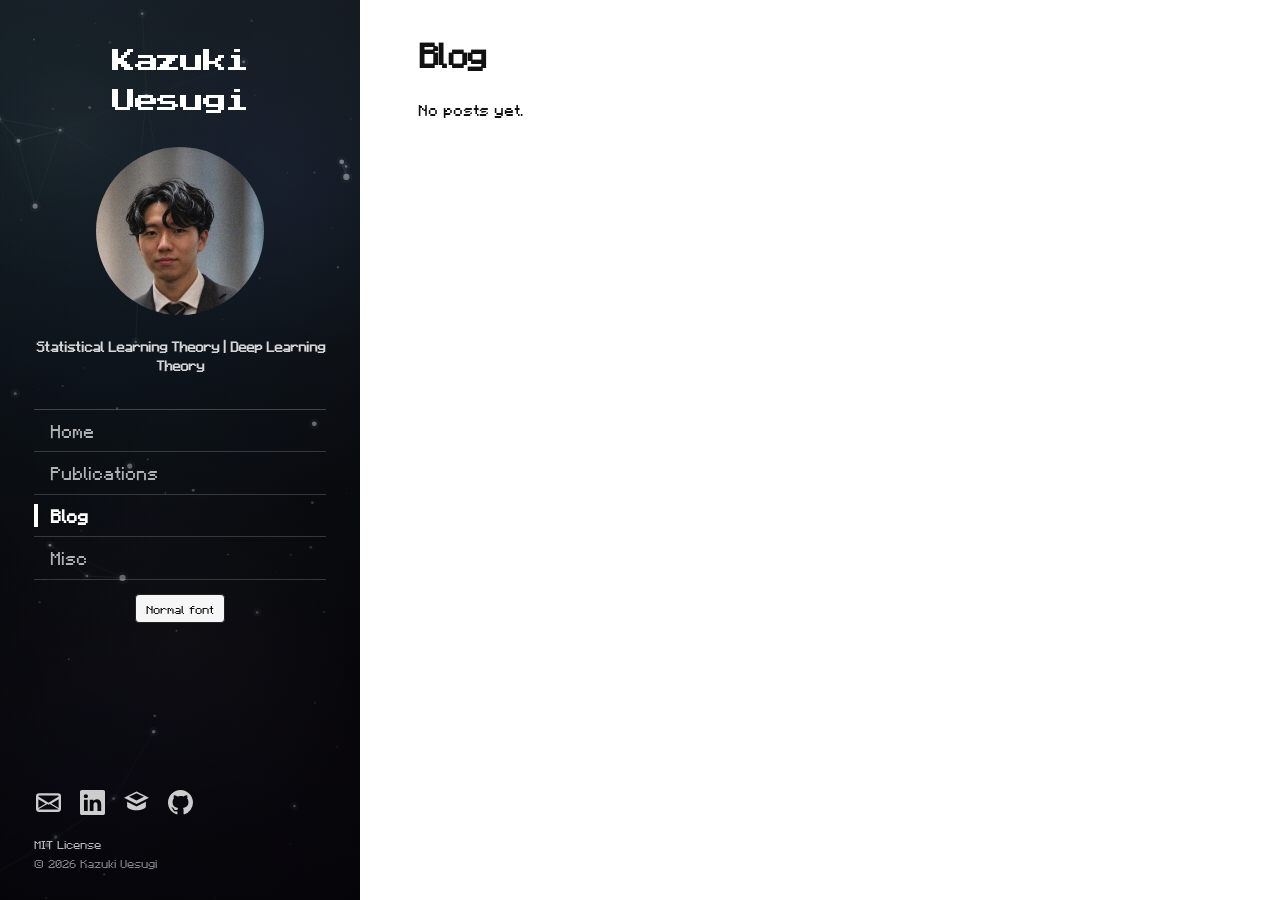
==== blog.html @ 20aab4e4 "Update site navigation, fonts, and last update date" ====
<!doctype html>
<html lang="en">
<head>
  <meta charset="utf-8" />
  <meta name="viewport" content="width=device-width, initial-scale=1" />
  <meta name="robots" content="index, follow, max-image-preview:large" />
  <title>Blog · Kazuki Uesugi</title>
  <meta name="description" content="Blog posts by Kazuki Uesugi." />
  <link rel="canonical" href="https://mitukx.github.io/blog.html" />
  <meta property="og:title" content="Blog · Kazuki Uesugi" />
  <meta property="og:site_name" content="Kazuki Uesugi" />
  <meta property="og:description" content="Blog posts by Kazuki Uesugi." />
  <meta property="og:type" content="website" />
  <meta property="og:url" content="https://mitukx.github.io/blog.html" />
  <meta property="og:image" content="https://mitukx.github.io/assets/og-image.png" />
  <meta property="og:image:secure_url" content="https://mitukx.github.io/assets/og-image.png" />
  <meta property="og:image:type" content="image/png" />
  <meta property="og:image:width" content="1200" />
  <meta property="og:image:height" content="630" />
  <meta property="og:image:alt" content="Kazuki Uesugi with Enderman favicon" />
  <meta name="twitter:card" content="summary_large_image" />
  <meta name="twitter:title" content="Blog · Kazuki Uesugi" />
  <meta name="twitter:description" content="Blog posts by Kazuki Uesugi." />
  <meta name="twitter:image" content="https://mitukx.github.io/assets/og-image.png" />
  <meta name="twitter:image:alt" content="Kazuki Uesugi with Enderman favicon" />
  <link rel="icon" href="/favicon.png" type="image/png" sizes="800x800" />
  <link rel="icon" href="/favicon.ico" sizes="any" />
  <link rel="apple-touch-icon" href="/favicon.png" />
  <link rel="stylesheet" href="assets/styles.css" />
  <script src="assets/font-toggle.js" defer></script>
</head>

<body>
  <div class="page-shell">
    <aside class="sidebar" aria-label="Profile sidebar">
      <canvas id="networkCanvas" class="network-canvas" aria-hidden="true"></canvas>

      <div class="sidebar-inner">
        <a class="site-title" href="index.html">Kazuki<br />Uesugi</a>

        <div class="portrait">
          <img src="assets/profile.jpg" alt="Kazuki Uesugi" />
        </div>

        <p class="tagline">Statistical Learning Theory | Deep Learning Theory</p>

        <nav class="nav" aria-label="Primary navigation">
  <a href="index.html">Home</a>
  <a href="publications.html">Publications</a>
  <a class="active" href="blog.html">Blog</a>
  <a href="misc.html">Misc</a>
</nav>

        <div class="font-controls">
          <button type="button" class="font-toggle" data-font-toggle aria-pressed="false">Use normal font</button>
        </div>

        <div class="icon-links" aria-label="External links">
          <a href="mailto:kzkuesg@gmail.com" aria-label="Email">
            <svg viewBox="0 0 16 16" aria-hidden="true"><path d="M0 4a2 2 0 0 1 2-2h12a2 2 0 0 1 2 2v8a2 2 0 0 1-2 2H2a2 2 0 0 1-2-2V4Zm2-.5a.5.5 0 0 0-.5.5v.217l6.5 3.9 6.5-3.9V4a.5.5 0 0 0-.5-.5H2Zm12.5 2.383-4.708 2.825L14.5 11.5V5.883Zm-.034 6.481-5.692-3.371-.774.464-.774-.464-5.692 3.371A.5.5 0 0 0 2 12.5h12a.5.5 0 0 0 .466-.136ZM1.5 11.5l4.708-2.792L1.5 5.883V11.5Z"/></svg>
          </a>
          <a href="https://www.linkedin.com/in/kazuki-uesugi/" target="_blank" rel="noreferrer" aria-label="LinkedIn">
            <svg viewBox="0 0 16 16" aria-hidden="true"><path d="M0 1.146C0 .513.526 0 1.175 0h13.65C15.474 0 16 .513 16 1.146v13.708C16 15.487 15.474 16 14.825 16H1.175C.526 16 0 15.487 0 14.854V1.146Zm4.943 12.248V6.169H2.542v7.225h2.401Zm-1.2-8.212c.837 0 1.358-.554 1.358-1.248-.015-.709-.521-1.248-1.342-1.248-.822 0-1.358.54-1.358 1.248 0 .694.521 1.248 1.327 1.248h.015Zm4.908 8.212V9.359c0-.216.016-.432.08-.586.173-.431.568-.878 1.232-.878.869 0 1.216.662 1.216 1.634v3.865h2.401V9.25c0-2.22-1.184-3.252-2.764-3.252-1.274 0-1.845.7-2.165 1.193v.025h-.016a5.54 5.54 0 0 1 .016-.025V6.169h-2.4c.03.678 0 7.225 0 7.225h2.4Z"/></svg>
          </a>
          <a href="https://scholar.google.com/" target="_blank" rel="noreferrer" aria-label="Google Scholar">
            <svg viewBox="0 0 16 16" aria-hidden="true"><path d="M8 1 0 5l8 4 8-4-8-4Zm0 5.764L3.236 4.382 8 2l4.764 2.382L8 6.764Z"/><path d="M2 7.5v3.2c0 .8 2.7 2.3 6 2.3s6-1.5 6-2.3V7.5l-6 3-6-3Z"/></svg>
          </a>
          <a href="https://github.com/mitukx" target="_blank" rel="noreferrer" aria-label="GitHub">
            <svg viewBox="0 0 16 16" aria-hidden="true"><path d="M8 0C3.58 0 0 3.58 0 8c0 3.54 2.29 6.53 5.47 7.59.4.07.55-.17.55-.38 0-.19-.01-.82-.01-1.49-2.01.37-2.53-.49-2.69-.94-.09-.23-.48-.94-.82-1.13-.28-.15-.68-.52-.01-.53.63-.01 1.08.58 1.23.82.72 1.21 1.87.87 2.33.66.07-.52.28-.87.51-1.07-1.78-.2-3.64-.89-3.64-3.95 0-.87.31-1.59.82-2.15-.08-.2-.36-1.02.08-2.12 0 0 .67-.22 2.2.82A7.65 7.65 0 0 1 8 3.86c.68 0 1.36.09 2 .27 1.53-1.04 2.2-.82 2.2-.82.44 1.1.16 1.92.08 2.12.51.56.82 1.27.82 2.15 0 3.07-1.87 3.75-3.65 3.95.29.25.54.73.54 1.48 0 1.07-.01 1.93-.01 2.2 0 .21.15.46.55.38A8.013 8.013 0 0 0 16 8c0-4.42-3.58-8-8-8Z"/></svg>
          </a>
        </div>

        <footer class="site-footer">
          <a href="https://github.com/mitukx/mitukx.github.io/blob/main/LICENSE" target="_blank" rel="noreferrer">MIT License</a>
          <span>© 2026 Kazuki Uesugi</span>
        </footer>
      </div>
    </aside>

    <main class="content amini-right">
      <header class="top-profile">
        <h1>Blog</h1>
      </header>
      <p>No posts yet.</p>
    </main>
  </div>

  <script src="assets/network.js"></script>
  <script src="assets/spa-nav.js"></script>
</body>
</html>
---- assets/styles.css ----
:root {
  --sidebar-width: 360px;
  --text: #111111;
  --muted: #333333;
  --border: #222222;
  --link: #0000ee;
  --link-visited: #551a8b;
  --page-bg: #ffffff;
  --surface: #efefef;
  --surface-muted: #f6f6f6;
  --content-rule: #222222;
}

@font-face {
  font-family: "Mojangles";
  src: url("fonts/mojangles.ttf") format("truetype");
  font-style: normal;
  font-weight: 400;
  font-display: swap;
}

@font-face {
  font-family: "Press Start 2P";
  src: url("fonts/press-start-2p.ttf") format("truetype");
  font-style: normal;
  font-weight: 400;
  font-display: swap;
}

* {
  box-sizing: border-box;
}

html {
  scroll-behavior: smooth;
}

body {
  margin: 0;
  color: var(--text);
  background: var(--page-bg);
  font-family: "Mojangles", monospace;
  font-size: 15px;
  line-height: 1.5;
}

html[data-font-mode="normal"] body,
html[data-font-mode="normal"] .site-title,
html[data-font-mode="normal"] .nav a {
  font-family: Arial, Helvetica, sans-serif;
}

html[data-font-mode="normal"] .site-title {
  font-size: 42px;
  font-weight: 800;
  line-height: 1.02;
  letter-spacing: -0.04em;
}

a {
  color: var(--link);
  text-decoration: underline;
}

.amini-right a:visited {
  color: var(--link-visited);
}

.page-shell {
  display: grid;
  grid-template-columns: var(--sidebar-width) minmax(0, 1fr);
  width: 100%;
  max-width: none;
  min-height: 100vh;
  margin: 0;
}


.sidebar {
  position: sticky;
  top: 0;
  height: 100vh;
  color: #ffffff;
  overflow: hidden;
  background:
    radial-gradient(circle at 20% 15%, rgba(255, 255, 255, 0.06) 0, rgba(255, 255, 255, 0.015) 9%, transparent 20%),
    radial-gradient(circle at 80% 20%, rgba(120, 140, 255, 0.08) 0, transparent 23%),
    radial-gradient(circle at 50% 72%, rgba(255, 255, 255, 0.035) 0, transparent 30%),
    linear-gradient(180deg, #1f232b 0%, #0f1116 45%, #06070b 100%);
}

.network-canvas {
  position: absolute;
  inset: 0;
  z-index: 0;
  width: 100%;
  height: 100%;
  opacity: 0.86;
  pointer-events: none;
}

.sidebar::after {
  content: "";
  position: absolute;
  inset: 0;
  z-index: 1;
  pointer-events: none;
  background:
    linear-gradient(180deg, rgba(0, 0, 0, 0.08), rgba(0, 0, 0, 0.42)),
    radial-gradient(circle at center, transparent 0%, rgba(0, 0, 0, 0.24) 100%);
}

.sidebar-inner {
  position: relative;
  z-index: 2;
  height: 100%;
  padding: 42px 34px 28px;
  display: flex;
  flex-direction: column;
}

.site-title,
.site-title:visited,
.site-title:hover,
.site-title:active {
  display: block;
  margin: 0 0 26px;
  color: #ffffff;
  font-family: "Press Start 2P", monospace;
  font-size: 24px;
  font-weight: 400;
  line-height: 1.65;
  letter-spacing: -0.06em;
  text-align: center;
  text-decoration: none;
}

.portrait {
  width: 168px;
  height: 168px;
  margin: 0 auto 22px;
  border-radius: 50%;
  overflow: hidden;
  background: #333333;
}

.portrait img {
  display: block;
  width: 100%;
  height: 100%;
  object-fit: cover;
}

.tagline {
  margin: 0 0 34px;
  color: #d6d6d6;
  font-size: 14px;
  font-weight: 600;
  line-height: 1.35;
  text-align: center;
}

.nav {
  display: flex;
  flex-direction: column;
  gap: 0;
  margin: 0;
  border-top: 1px solid rgba(255, 255, 255, 0.22);
}

.nav a,
.nav a:visited,
.nav a:hover,
.nav a:active {
  position: relative;
  display: block;
  padding: 11px 0 11px 16px;
  color: rgba(255, 255, 255, 0.68);
  font-family: "Mojangles", monospace;
  font-size: 18px;
  font-weight: 500;
  line-height: 1.08;
  text-decoration: none;
  border-bottom: 1px solid rgba(255, 255, 255, 0.18);
  transition:
    color 0.15s ease,
    opacity 0.15s ease,
    padding-left 0.15s ease;
}

.nav a:hover {
  color: #ffffff;
  padding-left: 20px;
}

.nav a.active,
.nav a.active:visited,
.nav a.active:hover,
.nav a.active:active {
  color: #ffffff;
  font-weight: 800;
  opacity: 1;
}

.nav a.active::before {
  content: "";
  position: absolute;
  left: 0;
  top: 9px;
  bottom: 9px;
  width: 4px;
  background: #ffffff;
}

.icon-links {
  display: flex;
  align-items: center;
  gap: 16px;
  margin-top: auto;
  padding-top: 24px;
}

.icon-links a,
.icon-links a:visited,
.icon-links a:active {
  display: inline-flex;
  align-items: center;
  justify-content: center;
  width: 28px;
  height: 28px;
  color: #d8d8d8;
  opacity: 0.95;
  text-decoration: none;
  transition:
    opacity 0.15s ease,
    transform 0.15s ease,
    color 0.15s ease;
}

.icon-links a:hover {
  color: #ffffff;
  opacity: 1;
  transform: translateY(-1px);
  text-decoration: none;
}

.icon-links svg {
  width: 25px;
  height: 25px;
  fill: currentColor;
}

.license {
  margin: 18px 0 0;
  color: #dddddd;
  font-size: 12px;
  font-weight: 600;
}


.content {
  padding: 34px 58px 70px;
}

.amini-right {
  max-width: 900px;
  font-family: inherit;
  color: var(--text);
  font-size: 16px;
  line-height: 1.35;
}

.top-profile {
  display: block;
  margin: 0 0 28px;
}

.top-profile h1 {
  margin: 0 0 18px;
  font-size: 34px;
  font-weight: 700;
  line-height: 1.1;
  letter-spacing: -0.02em;
}

.font-controls {
  display: flex;
  justify-content: center;
  margin: 14px 0 16px;
}

.font-toggle {
  appearance: none;
  border: 1px solid var(--border);
  border-radius: 4px;
  padding: 6px 10px;
  color: var(--text);
  background: var(--surface-muted);
  font: inherit;
  font-size: 12px;
  line-height: 1.3;
  cursor: pointer;
}

.font-toggle:hover,
.font-toggle:focus-visible {
  border-color: var(--text);
  background: var(--surface);
}

.font-toggle:focus-visible {
  outline: 2px solid var(--link);
  outline-offset: 2px;
}

.profile-info {
  font-size: 16px;
  line-height: 1.32;
}

.profile-info p {
  margin: 0 0 2px;
}

.intro {
  margin-top: 26px;
}

.intro p {
  margin: 0 0 18px;
  font-size: 16px;
  line-height: 1.34;
}

hr {
  border: 0;
  border-top: 1px solid var(--content-rule);
  margin: 26px 0 14px;
}

.amini-right h2 {
  margin: 0 0 10px;
  padding: 0;
  border: 0;
  font-size: 24px;
  font-weight: 700;
  line-height: 1.15;
}

.news-section {
  margin-bottom: 18px;
}

.news-box {
  border: 2px solid var(--text);
  background: var(--surface);
  padding: 12px 18px;
  margin-bottom: 18px;
}

.news-box ul {
  margin: 0 0 0 20px;
  padding: 0;
}

.news-box li {
  margin-bottom: 6px;
  font-size: 16px;
  line-height: 1.33;
}

.publications-section {
  margin-top: 4px;
}

.publication {
  margin: 18px 0 22px;
}

.publication h3 {
  margin: 0 0 6px;
  font-size: 18px;
  font-weight: 700;
  line-height: 1.2;
}

.publication p {
  margin: 0 0 6px;
  font-size: 15px;
  line-height: 1.35;
}

.pub-authors {
  color: var(--muted);
}

.thought-list {
  display: flex;
  flex-direction: column;
  gap: 26px;
  margin-top: 18px;
}

.thought-card {
  border-bottom: 1px solid var(--content-rule);
  padding: 0 0 20px;
}

.thought-card h2 {
  margin: 0 0 8px;
  font-size: 24px;
  font-weight: 800;
  line-height: 1.3;
}

.thought-card h2 a,
.thought-card h2 a:visited {
  color: var(--link);
  text-decoration: underline;
}

.thought-card h2 a:hover {
  opacity: 0.78;
}

.thought-card p {
  margin: 0;
  color: var(--text);
  font-size: 16px;
  line-height: 1.55;
  text-decoration: none;
}



body .amini-right .thought-post {
  max-width: 900px;
}

body .amini-right .thought-title {
  margin: 0 0 24px !important;
  font-size: 34px !important;
  font-weight: 800 !important;
  line-height: 1.25 !important;
  letter-spacing: -0.03em !important;
}

body .amini-right .thought-post p {
  margin: 0 0 18px !important;
  font-size: 17px !important;
  line-height: 1.75 !important;
  font-weight: 400 !important;
}

body .amini-right .thought-post h2 {
  margin: 34px 0 12px !important;
  padding: 0 !important;
  border: 0 !important;
  font-size: 24px !important;
  font-weight: 800 !important;
  line-height: 1.35 !important;
  letter-spacing: -0.02em !important;
}

.back-link {
  margin: 0 0 24px !important;
  font-size: 15px !important;
  line-height: 1.4 !important;
}


@media (max-width: 1000px) {
  .page-shell {
    display: block;
  }

  .sidebar {
    position: relative;
    height: auto;
  }

  .sidebar-inner {
    padding: 38px 24px 28px;
  }

  .site-title,
  .site-title:visited,
  .site-title:hover,
  .site-title:active {
    font-size: 24px;
  }

  html[data-font-mode="normal"] .site-title {
    font-size: 38px;
  }

  .portrait {
    width: 148px;
    height: 148px;
  }

  .tagline {
    font-size: 13px;
    margin-bottom: 24px;
  }

  .nav {
    align-items: center;
    gap: 10px;
  }

  .nav a,
  .nav a:visited,
  .nav a:hover,
  .nav a:active {
    font-size: 17px;
  }

  .icon-links {
    justify-content: center;
    margin-top: 26px;
    padding-top: 18px;
  }

  .license {
    text-align: center;
  }

  .content {
    padding: 28px 24px 58px;
  }

  .amini-right {
    max-width: none;
  }

  .top-profile h1 {
    font-size: 30px;
  }

  .thought-card h2 {
    font-size: 22px;
  }

  .thought-card p {
    font-size: 16px;
  }

  body .amini-right .thought-title {
    font-size: 30px !important;
  }

  body .amini-right .thought-post p {
    font-size: 16px !important;
    line-height: 1.7 !important;
  }

  body .amini-right .thought-post h2 {
    font-size: 22px !important;
  }
}

@media (max-width: 520px) {
  .site-title,
  .site-title:visited,
  .site-title:hover,
  .site-title:active {
    font-size: 24px;
  }

  html[data-font-mode="normal"] .site-title {
    font-size: 34px;
  }

  .portrait {
    width: 132px;
    height: 132px;
  }

  .nav a,
  .nav a:visited,
  .nav a:hover,
  .nav a:active {
    font-size: 16px;
  }

  .content {
    padding: 22px 16px 48px;
  }

  .top-profile {
    display: block;
  }

  .amini-right {
    font-size: 15px;
  }

  .top-profile h1 {
    font-size: 28px;
  }

  .profile-info,
  .intro p,
  .news-box li {
    font-size: 15px;
  }

  .amini-right h2 {
    font-size: 22px;
  }

  .publication h3 {
    font-size: 17px;
  }

  .publication p {
    font-size: 14px;
  }

  .thought-card h2 {
    font-size: 20px;
  }

  .thought-card p {
    font-size: 15px;
    line-height: 1.55;
  }

  body .amini-right .thought-title {
    font-size: 26px !important;
  }

  body .amini-right .thought-post p {
    font-size: 15px !important;
    line-height: 1.7 !important;
  }

  body .amini-right .thought-post h2 {
    font-size: 21px !important;
  }
}


/* =========================================================
   Extra section (home page)
   ========================================================= */
.publications-note p {
  margin: 0;
}

.extra-section {
  display: block;
  margin-top: 34px;
  padding-top: 12px;
  border-top: 1px solid var(--content-rule);
}

.misc-quote {
  position: relative;
  width: min(100%, 720px);
  margin: 14px 0 0;
}

.misc-quote img {
  display: block;
  width: 100%;
  height: auto;
}

.misc-quote-section {
  margin-top: 20px;
}

.minecraft-jukebox {
  position: absolute;
  right: 7px;
  bottom: 7px;
  z-index: 1;
  display: grid;
  width: 42px;
  height: 42px;
  place-items: center;
  padding: 1px;
  border: 0;
  border-radius: 0;
  background: transparent;
  opacity: 0.68;
  cursor: pointer;
  -webkit-tap-highlight-color: transparent;
}

.minecraft-jukebox:hover,
.minecraft-jukebox:focus-visible,
.minecraft-jukebox[aria-pressed="true"] {
  opacity: 1;
}

.minecraft-jukebox:focus-visible {
  outline: 2px solid #d9c09a;
  outline-offset: 1px;
}

.minecraft-cube {
  display: block;
  width: 40px;
  height: 40px;
  image-rendering: pixelated;
  filter: drop-shadow(1px 2px 1px #0008);
}

.minecraft-jukebox[aria-pressed="true"] .minecraft-cube {
  filter: brightness(1.12) drop-shadow(1px 2px 1px #0008);
}

.minecraft-player {
  position: relative;
  width: min(100%, 720px);
  margin: 0;
  background: #191919;
  color: #f1f1f1;
  font-family: inherit;
}

.minecraft-player[hidden] {
  display: none;
}

.jukebox-seek,
.jukebox-volume {
  display: block;
  appearance: none;
  -webkit-appearance: none;
  padding: 0;
  border: 0;
  border-radius: 0;
  cursor: pointer;
}

.jukebox-seek {
  width: 100%;
  height: 4px;
  margin: 0;
  background: linear-gradient(to right, #ff3838 0 var(--seek-progress, 0%), #5d5d5d var(--seek-progress, 0%) 100%);
}

.jukebox-seek::-webkit-slider-thumb {
  width: 10px;
  height: 10px;
  appearance: none;
  -webkit-appearance: none;
  border: 0;
  border-radius: 50%;
  background: #ff3838;
}

.jukebox-seek::-moz-range-thumb {
  width: 10px;
  height: 10px;
  border: 0;
  border-radius: 50%;
  background: #ff3838;
}

.jukebox-toolbar {
  display: flex;
  min-height: 40px;
  align-items: center;
  gap: 6px;
  padding: 0 8px;
}

.jukebox-toolbar button {
  display: grid;
  flex: 0 0 30px;
  width: 30px;
  height: 32px;
  place-items: center;
  padding: 0;
  border: 0;
  border-radius: 0;
  background: transparent;
  color: inherit;
  cursor: pointer;
}

.jukebox-toolbar button:hover {
  color: #fff;
  background: #ffffff14;
}

.jukebox-toolbar button:disabled,
.jukebox-seek:disabled,
.jukebox-volume:disabled {
  opacity: 0.45;
  cursor: default;
}

.jukebox-toolbar svg {
  width: 21px;
  height: 21px;
  fill: currentColor;
}

.jukebox-toolbar .jukebox-pause-icon,
.jukebox-toolbar .jukebox-muted-mark {
  display: none;
}

.minecraft-player[data-playback="playing"] .jukebox-play-icon,
.jukebox-mute[aria-pressed="true"] .jukebox-sound-waves {
  display: none;
}

.minecraft-player[data-playback="playing"] .jukebox-pause-icon,
.jukebox-mute[aria-pressed="true"] .jukebox-muted-mark {
  display: block;
}

.jukebox-time {
  flex-shrink: 0;
  margin-right: 7px;
  font-size: 11px;
  font-variant-numeric: tabular-nums;
  white-space: nowrap;
}

.jukebox-volume {
  width: 64px;
  height: 3px;
  margin: 0 8px 0 0;
  background: linear-gradient(to right, #ddd 0 var(--volume-progress, 70%), #5d5d5d var(--volume-progress, 70%) 100%);
}

.jukebox-volume::-webkit-slider-thumb {
  width: 8px;
  height: 8px;
  appearance: none;
  -webkit-appearance: none;
  border-radius: 50%;
  background: #fff;
}

.jukebox-volume::-moz-range-thumb {
  width: 8px;
  height: 8px;
  border: 0;
  border-radius: 50%;
  background: #fff;
}

.amini-right .jukebox-toolbar .jukebox-credit,
.amini-right .jukebox-toolbar .jukebox-credit:visited {
  margin-left: auto;
  color: #aaa;
  font-size: 11px;
  text-decoration: none;
  white-space: nowrap;
}

.amini-right .jukebox-toolbar .jukebox-credit:hover {
  color: #fff;
}

.jukebox-toolbar button:focus-visible,
.jukebox-seek:focus-visible,
.jukebox-volume:focus-visible,
.jukebox-credit:focus-visible {
  outline: 2px solid #eee;
  outline-offset: 3px;
}

.jukebox-video {
  position: absolute;
  width: 1px;
  height: 1px;
  overflow: hidden;
  opacity: 0;
  pointer-events: none;
}

.jukebox-video iframe {
  display: block;
  width: 356px;
  height: 200px;
  min-height: 200px;
  border: 0;
}

@media (max-width: 480px) {
  .jukebox-toolbar { gap: 3px; padding: 0 4px; }
  .jukebox-volume { width: 38px; margin-right: 0; }
  .jukebox-time { margin-right: 0; font-size: 10px; }
  .amini-right .jukebox-toolbar .jukebox-credit { font-size: 9px; }
}

.visually-hidden {
  position: absolute;
  width: 1px;
  height: 1px;
  padding: 0;
  margin: -1px;
  overflow: hidden;
  clip: rect(0, 0, 0, 0);
  white-space: nowrap;
  border: 0;
}

.extra-reveal {
  width: 100%;
}

.extra-reveal-button {
  width: 28px;
  height: 24px;
  margin: 0 auto 14px;
  list-style: none;
  cursor: pointer;
  display: flex;
  align-items: center;
  justify-content: center;
  border: 1px solid transparent;
  border-radius: 999px;
  color: var(--muted);
  font-size: 17px;
  line-height: 1;
  transition:
    color 0.15s ease,
    background 0.15s ease,
    border-color 0.15s ease;
}

.extra-reveal-button::-webkit-details-marker {
  display: none;
}

.extra-reveal-button:hover,
.extra-reveal[open] > .extra-reveal-button {
  color: var(--text);
  border-color: var(--border);
  background: var(--surface-muted);
}

.extra-reveal-button:focus-visible {
  outline: 2px solid var(--link);
  outline-offset: 2px;
}

.extra-grid {
  display: grid;
  grid-template-columns: repeat(2, minmax(0, 1fr));
  gap: 18px;
  margin-top: 14px;
}

.extra-card {
  border: 1.5px solid rgba(11, 61, 46, 0.2);
  border-radius: 16px;
  background:
    linear-gradient(180deg, rgba(255, 255, 255, 0.96), rgba(255, 250, 240, 0.94)),
    radial-gradient(circle at 96% 10%, rgba(216, 180, 90, 0.16), transparent 28%);
  box-shadow:
    inset 0 0 0 1px rgba(216, 180, 90, 0.15),
    0 10px 24px rgba(7, 35, 27, 0.06);
  padding: 14px 16px 16px;
}

.extra-card[open] {
  border-color: rgba(11, 61, 46, 0.34);
}

.extra-card summary {
  list-style: none;
  cursor: pointer;
  display: flex;
  align-items: center;
  gap: 10px;
  font-size: 22px;
  font-weight: 700;
  color: #092f24;
}

.extra-card summary::-webkit-details-marker {
  display: none;
}

.extra-card summary::before {
  content: "›";
  display: inline-block;
  color: #333333;
  font-size: 22px;
  line-height: 1;
  transform: translateY(-1px);
  transition: transform 0.15s ease;
}

.extra-card[open] summary::before {
  transform: rotate(90deg) translateX(1px);
}

.extra-card summary::after {
  content: "";
  flex: 1;
  height: 1px;
  background: linear-gradient(90deg, rgba(11, 61, 46, 0.18), rgba(216, 180, 90, 0.2));
  margin-left: 8px;
}

.extra-lead {
  margin: 14px 0 12px;
  color: #58665e;
  font-size: 16px;
  line-height: 1.45;
}

.extra-list {
  margin: 14px 0 0 0;
  padding-left: 18px;
}

.extra-list li {
  margin-bottom: 8px;
  color: #20322b;
  line-height: 1.55;
}

.music-list {
  display: flex;
  flex-direction: column;
  gap: 10px;
  margin-top: 8px;
}

.music-item {
  display: flex;
  align-items: flex-start;
  gap: 12px;
}

.music-dot {
  display: inline-flex;
  align-items: center;
  justify-content: center;
  width: 32px;
  height: 32px;
  border-radius: 10px;
  background: linear-gradient(180deg, rgba(11, 61, 46, 0.9), rgba(165, 31, 45, 0.88));
  color: #fffdf2;
  font-weight: 700;
  box-shadow: 0 6px 14px rgba(11, 61, 46, 0.12);
}

.music-meta {
  min-width: 0;
}

.music-title {
  font-size: 18px;
  font-weight: 700;
  line-height: 1.25;
  color: #102b22;
}

.music-artist {
  color: #5e6d65;
  font-size: 15px;
  line-height: 1.35;
}

.music-placeholder {
  margin-top: 10px;
  color: #5e6d65;
  font-size: 15px;
  line-height: 1.45;
}

@media (max-width: 1000px) {
  .extra-grid {
    grid-template-columns: 1fr;
  }
}

@media (max-width: 520px) {
  .extra-card {
    border-radius: 14px;
    padding: 12px 14px 14px;
  }

  .extra-card summary {
    font-size: 20px;
  }

  .music-title {
    font-size: 17px;
  }

  .music-artist,
  .extra-lead,
  .music-placeholder,
  .extra-list li {
    font-size: 14px;
  }
}


/* =========================================================
   Extra section photo layout
   Reference-inspired minimal two-column layout with galleries.
   ========================================================= */
.extra-grid.extra-grid-photo {
  display: grid;
  grid-template-columns: repeat(2, minmax(260px, 1fr));
  gap: 26px 42px;
  margin-top: 14px;
}

.extra-grid-photo .extra-card {
  border: 0;
  border-radius: 0;
  background: transparent;
  box-shadow: none;
  padding: 0;
}

.extra-grid-photo .extra-card summary {
  font-size: 22px;
  font-weight: 700;
  color: #092f24;
}

.extra-grid-photo .extra-card summary::after {
  display: none;
}

.extra-grid-photo .extra-lead {
  margin: 14px 0 12px 26px;
  color: #58665e;
}

.extra-grid-photo .extra-list {
  margin: 14px 0 0 26px;
  padding-left: 18px;
}

.extra-grid-photo .extra-list li {
  margin-bottom: 9px;
  color: #415148;
  font-size: 16px;
  line-height: 1.48;
}

.extra-reading-list li {
  color: #26362f !important;
}

.extra-reading-list span {
  color: #6d776f;
}

.photo-carousel {
  position: relative;
  display: grid;
  grid-template-columns: 30px minmax(0, 1fr) 30px;
  align-items: center;
  gap: 8px;
  margin: 14px 0 2px 24px;
}

.gallery-figure {
  position: relative;
  margin: 0;
}

.gallery-image-shell {
  position: relative;
  width: 100%;
  aspect-ratio: 4 / 3;
  overflow: hidden;
  border-radius: 10px;
  background:
    linear-gradient(135deg, rgba(11, 61, 46, 0.10), rgba(165, 31, 45, 0.08)),
    repeating-linear-gradient(-45deg, rgba(216, 180, 90, 0.12) 0 12px, rgba(255, 255, 255, 0.26) 12px 24px);
  border: 1px solid rgba(11, 61, 46, 0.16);
  box-shadow: 0 14px 28px rgba(7, 35, 27, 0.09);
}

.gallery-image-shell::after {
  content: "";
  position: absolute;
  left: 0;
  right: 0;
  bottom: 0;
  height: 42%;
  pointer-events: none;
  background: linear-gradient(180deg, rgba(255,255,255,0), rgba(255,250,240,0.70));
}

.gallery-image-shell img {
  position: absolute;
  inset: 0;
  width: 100%;
  height: 100%;
  object-fit: cover;
  opacity: 0;
  transition: opacity 0.18s ease;
}

.gallery-image-shell img.is-loaded {
  opacity: 1;
}

.gallery-fallback {
  position: absolute;
  inset: 0;
  z-index: 1;
  display: grid;
  place-items: center;
  padding: 20px;
  color: #5a6a61;
  font-size: 14px;
  text-align: center;
}

.gallery-fallback[hidden] {
  display: none;
}

.gallery-figure figcaption {
  position: absolute;
  left: 12px;
  right: 12px;
  bottom: 10px;
  z-index: 2;
  display: flex;
  align-items: center;
  justify-content: space-between;
  gap: 10px;
  pointer-events: none;
}

.gallery-caption,
.gallery-count {
  display: inline-flex;
  align-items: center;
  min-height: 24px;
  border-radius: 999px;
  padding: 3px 9px;
  background: rgba(255, 250, 240, 0.76);
  color: #26362f;
  font-size: 12px;
  line-height: 1;
  backdrop-filter: blur(6px);
}

.gallery-button {
  border: 0;
  background: transparent;
  color: #66736b;
  font-size: 30px;
  line-height: 1;
  cursor: pointer;
  transition: color 0.15s ease, transform 0.15s ease;
}

.gallery-button:hover {
  color: #333333;
  transform: translateY(-1px);
}

.gallery-button:disabled {
  cursor: default;
  opacity: 0.28;
  transform: none;
}

@media (max-width: 1000px) {
  .extra-grid.extra-grid-photo {
    grid-template-columns: 1fr;
    gap: 28px;
  }

  .photo-carousel {
    max-width: 560px;
  }
}

@media (max-width: 520px) {
  .extra-grid-photo .extra-card summary {
    font-size: 20px;
  }

  .photo-carousel {
    grid-template-columns: 22px minmax(0, 1fr) 22px;
    gap: 4px;
    margin-left: 0;
  }

  .extra-grid-photo .extra-lead,
  .extra-grid-photo .extra-list {
    margin-left: 0;
  }

  .gallery-button {
    font-size: 25px;
  }
}


/* Static Apple Music list */
.music-list {
  gap: 8px;
}

.music-item {
  position: relative;
  align-items: center;
  min-height: 42px;
  padding: 4px 0;
}

.music-dot {
  flex: 0 0 auto;
  width: 36px;
  height: 36px;
  border-radius: 8px;
  font-size: 13px;
  background:
    linear-gradient(180deg, rgba(255, 250, 240, 0.92), rgba(216, 180, 90, 0.26)),
    linear-gradient(135deg, rgba(11, 61, 46, 0.95), rgba(165, 31, 45, 0.88));
  color: #fffdf2;
}

.music-artwork {
  flex: 0 0 auto;
  width: 36px;
  height: 36px;
  border-radius: 8px;
  object-fit: cover;
  box-shadow: 0 4px 10px rgba(7, 35, 27, 0.12);
}

.music-title {
  font-size: 17px;
  font-weight: 700;
  color: #102b22;
}

.music-artist {
  color: #65736c;
  font-size: 14px;
  line-height: 1.25;
}

.music-duration {
  margin-left: auto;
  padding-left: 10px;
  color: #7a877f;
  font-size: 13px;
  font-weight: 700;
  white-space: nowrap;
}

.music-explicit {
  display: inline-flex;
  align-items: center;
  justify-content: center;
  width: 14px;
  height: 14px;
  border-radius: 3px;
  margin-left: 3px;
  color: #fffdf2;
  background: rgba(16, 43, 34, 0.68);
  font-size: 9px;
  font-weight: 800;
  vertical-align: 2px;
}

@media (max-width: 520px) {
  .music-duration {
    display: none;
  }
}


/* Empty News state */
.news-box-empty {
  min-height: 74px;
}

/* Make the static Apple Music list compact and reliably visible */
.music-list {
  margin-top: 12px;
}

.music-item {
  min-height: 42px;
}


.music-link,
.music-link:visited,
.music-link:hover,
.music-link:active {
  color: inherit;
  text-decoration: none;
}

.music-link:hover .music-title {
  color: #333333;
}

.music-link:hover .music-artwork {
  transform: translateY(-1px);
  box-shadow: 0 7px 16px rgba(7, 35, 27, 0.18);
}

.music-artwork {
  transition: transform 0.15s ease, box-shadow 0.15s ease;
}


/* =========================================================
   Music carousel — horizontal rail with auto + manual slide
   ========================================================= */
/* Give the Music card the full grid width so the rail has room to breathe.
   min-width:0 stops the grid/flex track from growing to the rail's content width. */
.extra-card-music {
  grid-column: 1 / -1;
  min-width: 0;
}

.music-carousel {
  --music-card-w: 148px;
  --music-gap: 14px;
  position: relative;
  min-width: 0;
  max-width: 100%;
  margin: 14px 0 4px 26px;
  padding: 2px 0 4px;
}

@media (max-width: 1000px) {
  .music-carousel {
    margin-left: 0;
  }
}

.music-viewport {
  overflow: hidden;
  min-width: 0;
  max-width: 100%;
  border-radius: 14px;
  /* Soft fade on both edges so cards slide in and out gracefully. */
  -webkit-mask-image: linear-gradient(90deg, transparent 0, #000 34px, #000 calc(100% - 34px), transparent 100%);
  mask-image: linear-gradient(90deg, transparent 0, #000 34px, #000 calc(100% - 34px), transparent 100%);
}

.music-track {
  display: flex;
  gap: var(--music-gap);
  padding: 4px 6px 10px;
  overflow-x: auto;
  overflow-y: hidden;
  scrollbar-width: none;
  -ms-overflow-style: none;
  overscroll-behavior-x: contain;
  -webkit-overflow-scrolling: touch;
  cursor: grab;
  outline: none;
}

.music-track::-webkit-scrollbar {
  display: none;
}

.music-carousel.is-dragging .music-track {
  cursor: grabbing;
  scroll-behavior: auto;
}

.music-track:focus-visible {
  box-shadow: inset 0 0 0 2px rgba(11, 61, 46, 0.35);
  border-radius: 12px;
}

.music-card {
  flex: 0 0 var(--music-card-w);
  width: var(--music-card-w);
  display: flex;
  flex-direction: column;
  gap: 8px;
  padding: 0;
  min-height: 0;
  text-decoration: none;
  color: inherit;
  -webkit-user-select: none;
  user-select: none;
  transition: transform 0.18s ease;
}

.music-card:hover {
  transform: translateY(-3px);
}

.music-art-frame {
  position: relative;
  width: 100%;
  aspect-ratio: 1 / 1;
  border-radius: 12px;
  overflow: hidden;
  background: rgba(11, 61, 46, 0.06);
  box-shadow:
    0 6px 16px rgba(7, 35, 27, 0.14),
    inset 0 0 0 1px rgba(216, 180, 90, 0.22);
}

.music-art-frame .music-artwork {
  width: 100%;
  height: 100%;
  border-radius: 0;
  box-shadow: none;
  object-fit: cover;
  display: block;
  pointer-events: none;
}

.music-card:hover .music-artwork {
  transform: none;
  box-shadow: none;
}

.music-art-frame .music-dot {
  width: 100%;
  height: 100%;
  border-radius: 0;
  font-size: 20px;
}

/* Duration sits on the artwork instead of taking a whole row. */
.music-carousel .music-duration {
  position: absolute;
  right: 6px;
  bottom: 6px;
  margin: 0;
  padding: 2px 6px;
  border-radius: 999px;
  background: rgba(9, 34, 26, 0.72);
  color: #fffdf2;
  font-size: 11px;
  font-weight: 700;
  letter-spacing: 0.02em;
  backdrop-filter: blur(4px);
}

.music-carousel .music-meta {
  min-width: 0;
  display: flex;
  flex-direction: column;
  gap: 2px;
}

.music-carousel .music-title {
  font-size: 14px;
  font-weight: 700;
  line-height: 1.3;
  min-height: 2.6em; /* keeps artist/album rows aligned across cards */
  color: #102b22;
  display: -webkit-box;
  -webkit-line-clamp: 2;
  -webkit-box-orient: vertical;
  overflow: hidden;
}

.music-carousel .music-artist {
  font-size: 12.5px;
  color: #5e6d65;
  line-height: 1.3;
  white-space: nowrap;
  overflow: hidden;
  text-overflow: ellipsis;
}

.music-album {
  font-size: 11.5px;
  color: #8a968f;
  line-height: 1.3;
  white-space: nowrap;
  overflow: hidden;
  text-overflow: ellipsis;
}

.music-link:hover .music-title {
  color: #0b3d2e;
  text-decoration: underline;
  text-underline-offset: 2px;
}

/* --- controls --------------------------------------------------------- */
.music-nav {
  position: absolute;
  top: calc(var(--music-card-w) / 2 - 14px);
  width: 32px;
  height: 32px;
  display: flex;
  align-items: center;
  justify-content: center;
  border: 1px solid rgba(11, 61, 46, 0.22);
  border-radius: 50%;
  background: rgba(255, 253, 246, 0.94);
  color: #0b3d2e;
  font-size: 20px;
  line-height: 1;
  cursor: pointer;
  opacity: 0;
  transform: scale(0.9);
  transition: opacity 0.18s ease, transform 0.18s ease, background 0.18s ease;
  box-shadow: 0 6px 16px rgba(7, 35, 27, 0.16);
  z-index: 2;
}

.music-nav-prev { left: -2px; }
.music-nav-next { right: -2px; }

.music-carousel:hover .music-nav,
.music-carousel:focus-within .music-nav {
  opacity: 1;
  transform: scale(1);
}

.music-nav:hover {
  background: #fffdf2;
  border-color: rgba(11, 61, 46, 0.45);
}

.music-nav:focus-visible {
  opacity: 1;
  transform: scale(1);
  outline: 2px solid rgba(11, 61, 46, 0.5);
  outline-offset: 2px;
}

@media (max-width: 700px) {
  .music-carousel {
    --music-card-w: 128px;
    --music-gap: 12px;
  }

  .music-nav {
    display: none;
  }

  .music-viewport {
    -webkit-mask-image: linear-gradient(90deg, #000 0, #000 calc(100% - 26px), transparent 100%);
    mask-image: linear-gradient(90deg, #000 0, #000 calc(100% - 26px), transparent 100%);
  }
}

/* The duration chip lives on the artwork, so keep it on small screens too. */
@media (max-width: 520px) {
  .music-carousel .music-duration {
    display: block;
  }
}

@media (prefers-reduced-motion: reduce) {
  .music-card,
  .music-nav {
    transition: none;
  }
}



.news-empty-text {
  margin: 0;
  color: #444444;
  font-size: 16px;
  line-height: 1.45;
}

.site-footer {
  display: flex;
  flex-direction: column;
  gap: 2px;
  padding-top: 20px;
  font-size: 12px;
  line-height: 1.4;
  color: rgba(255, 255, 255, 0.5);
}

.site-footer a,
.site-footer a:visited {
  color: rgba(255, 255, 255, 0.72);
  text-decoration: none;
  transition: color 0.15s ease;
}

.site-footer a:hover {
  color: #ffffff;
  text-decoration: underline;
}
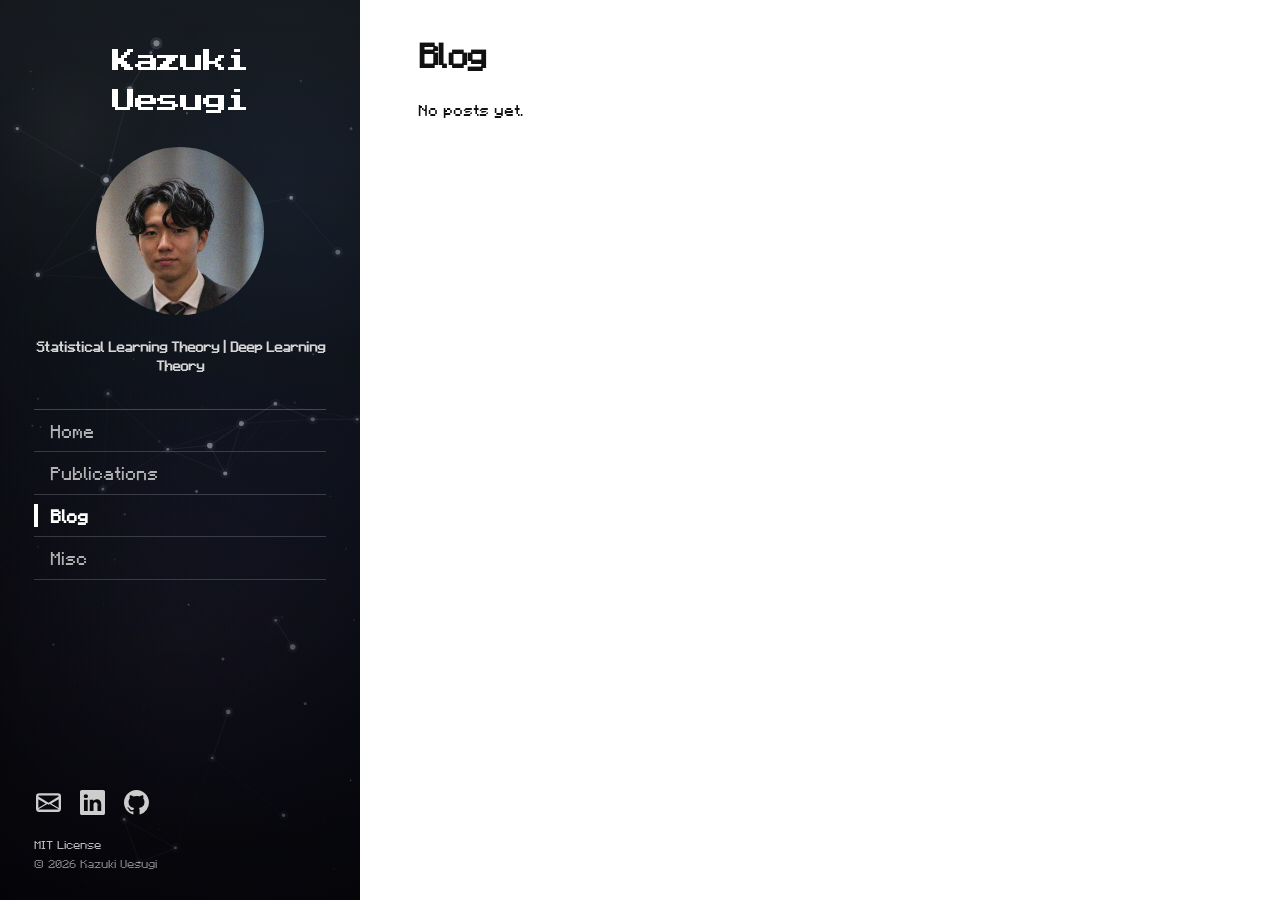
==== commit d9bae300: "Hide unfinished profile links and use Minecraft fonts only" ====
--- a/blog.html
+++ b/blog.html
@@ -27,7 +27,6 @@
   <link rel="icon" href="/favicon.ico" sizes="any" />
   <link rel="apple-touch-icon" href="/favicon.png" />
   <link rel="stylesheet" href="assets/styles.css" />
-  <script src="assets/font-toggle.js" defer></script>
 </head>
 
 <body>
@@ -51,19 +50,12 @@
   <a href="misc.html">Misc</a>
 </nav>
 
-        <div class="font-controls">
-          <button type="button" class="font-toggle" data-font-toggle aria-pressed="false">Use normal font</button>
-        </div>
-
         <div class="icon-links" aria-label="External links">
           <a href="mailto:kzkuesg@gmail.com" aria-label="Email">
             <svg viewBox="0 0 16 16" aria-hidden="true"><path d="M0 4a2 2 0 0 1 2-2h12a2 2 0 0 1 2 2v8a2 2 0 0 1-2 2H2a2 2 0 0 1-2-2V4Zm2-.5a.5.5 0 0 0-.5.5v.217l6.5 3.9 6.5-3.9V4a.5.5 0 0 0-.5-.5H2Zm12.5 2.383-4.708 2.825L14.5 11.5V5.883Zm-.034 6.481-5.692-3.371-.774.464-.774-.464-5.692 3.371A.5.5 0 0 0 2 12.5h12a.5.5 0 0 0 .466-.136ZM1.5 11.5l4.708-2.792L1.5 5.883V11.5Z"/></svg>
           </a>
           <a href="https://www.linkedin.com/in/kazuki-uesugi/" target="_blank" rel="noreferrer" aria-label="LinkedIn">
             <svg viewBox="0 0 16 16" aria-hidden="true"><path d="M0 1.146C0 .513.526 0 1.175 0h13.65C15.474 0 16 .513 16 1.146v13.708C16 15.487 15.474 16 14.825 16H1.175C.526 16 0 15.487 0 14.854V1.146Zm4.943 12.248V6.169H2.542v7.225h2.401Zm-1.2-8.212c.837 0 1.358-.554 1.358-1.248-.015-.709-.521-1.248-1.342-1.248-.822 0-1.358.54-1.358 1.248 0 .694.521 1.248 1.327 1.248h.015Zm4.908 8.212V9.359c0-.216.016-.432.08-.586.173-.431.568-.878 1.232-.878.869 0 1.216.662 1.216 1.634v3.865h2.401V9.25c0-2.22-1.184-3.252-2.764-3.252-1.274 0-1.845.7-2.165 1.193v.025h-.016a5.54 5.54 0 0 1 .016-.025V6.169h-2.4c.03.678 0 7.225 0 7.225h2.4Z"/></svg>
-          </a>
-          <a href="https://scholar.google.com/" target="_blank" rel="noreferrer" aria-label="Google Scholar">
-            <svg viewBox="0 0 16 16" aria-hidden="true"><path d="M8 1 0 5l8 4 8-4-8-4Zm0 5.764L3.236 4.382 8 2l4.764 2.382L8 6.764Z"/><path d="M2 7.5v3.2c0 .8 2.7 2.3 6 2.3s6-1.5 6-2.3V7.5l-6 3-6-3Z"/></svg>
           </a>
           <a href="https://github.com/mitukx" target="_blank" rel="noreferrer" aria-label="GitHub">
             <svg viewBox="0 0 16 16" aria-hidden="true"><path d="M8 0C3.58 0 0 3.58 0 8c0 3.54 2.29 6.53 5.47 7.59.4.07.55-.17.55-.38 0-.19-.01-.82-.01-1.49-2.01.37-2.53-.49-2.69-.94-.09-.23-.48-.94-.82-1.13-.28-.15-.68-.52-.01-.53.63-.01 1.08.58 1.23.82.72 1.21 1.87.87 2.33.66.07-.52.28-.87.51-1.07-1.78-.2-3.64-.89-3.64-3.95 0-.87.31-1.59.82-2.15-.08-.2-.36-1.02.08-2.12 0 0 .67-.22 2.2.82A7.65 7.65 0 0 1 8 3.86c.68 0 1.36.09 2 .27 1.53-1.04 2.2-.82 2.2-.82.44 1.1.16 1.92.08 2.12.51.56.82 1.27.82 2.15 0 3.07-1.87 3.75-3.65 3.95.29.25.54.73.54 1.48 0 1.07-.01 1.93-.01 2.2 0 .21.15.46.55.38A8.013 8.013 0 0 0 16 8c0-4.42-3.58-8-8-8Z"/></svg>
--- a/assets/styles.css
+++ b/assets/styles.css
@@ -42,19 +42,6 @@
   font-family: "Mojangles", monospace;
   font-size: 15px;
   line-height: 1.5;
-}
-
-html[data-font-mode="normal"] body,
-html[data-font-mode="normal"] .site-title,
-html[data-font-mode="normal"] .nav a {
-  font-family: Arial, Helvetica, sans-serif;
-}
-
-html[data-font-mode="normal"] .site-title {
-  font-size: 42px;
-  font-weight: 800;
-  line-height: 1.02;
-  letter-spacing: -0.04em;
 }
 
 a {
@@ -283,36 +270,6 @@
   letter-spacing: -0.02em;
 }
 
-.font-controls {
-  display: flex;
-  justify-content: center;
-  margin: 14px 0 16px;
-}
-
-.font-toggle {
-  appearance: none;
-  border: 1px solid var(--border);
-  border-radius: 4px;
-  padding: 6px 10px;
-  color: var(--text);
-  background: var(--surface-muted);
-  font: inherit;
-  font-size: 12px;
-  line-height: 1.3;
-  cursor: pointer;
-}
-
-.font-toggle:hover,
-.font-toggle:focus-visible {
-  border-color: var(--text);
-  background: var(--surface);
-}
-
-.font-toggle:focus-visible {
-  outline: 2px solid var(--link);
-  outline-offset: 2px;
-}
-
 .profile-info {
   font-size: 16px;
   line-height: 1.32;
@@ -490,10 +447,6 @@
     font-size: 24px;
   }
 
-  html[data-font-mode="normal"] .site-title {
-    font-size: 38px;
-  }
-
   .portrait {
     width: 148px;
     height: 148px;
@@ -566,10 +519,6 @@
   .site-title:hover,
   .site-title:active {
     font-size: 24px;
-  }
-
-  html[data-font-mode="normal"] .site-title {
-    font-size: 34px;
   }
 
   .portrait {
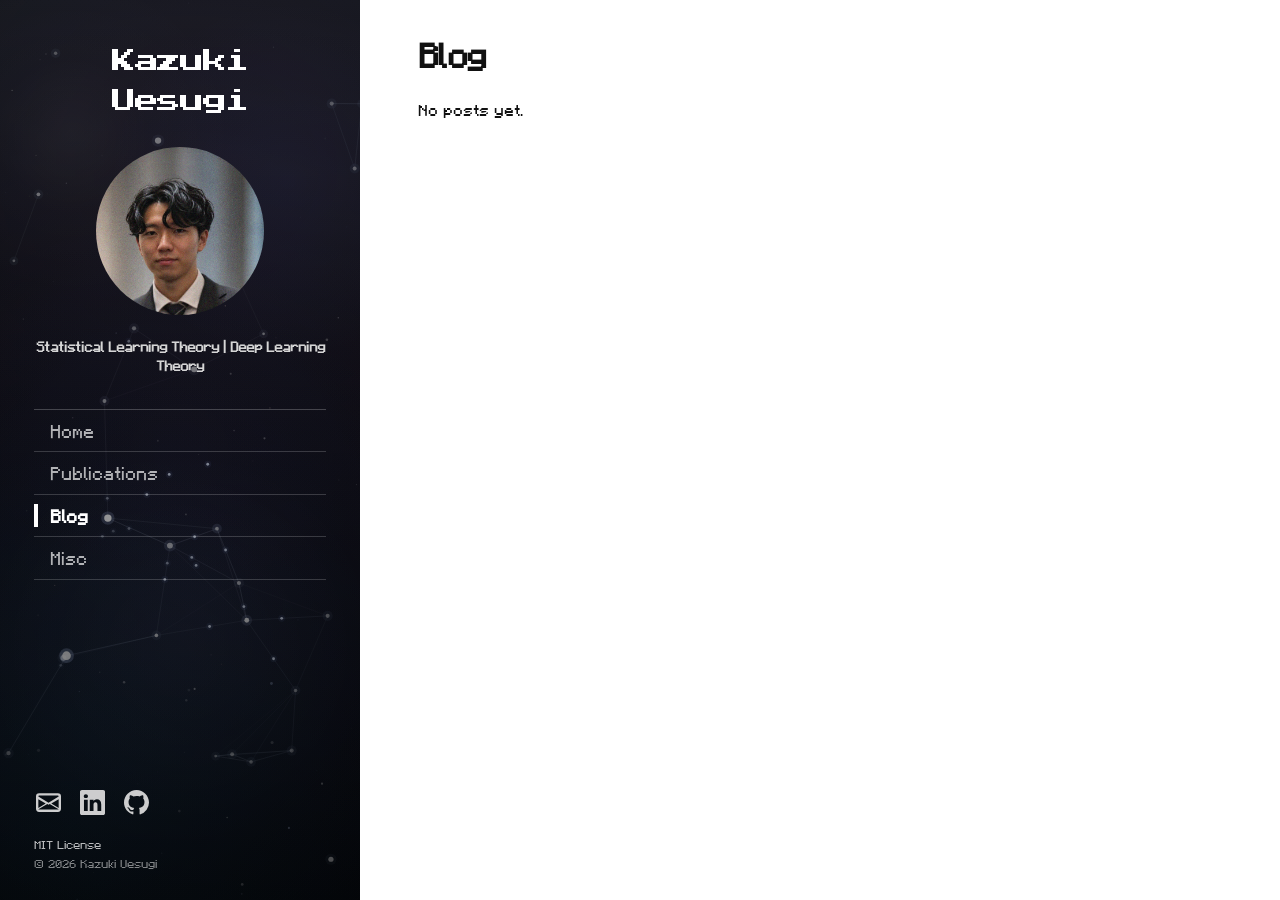
==== commit 6cc9ac4d: "Preload Minecraft fonts to reduce font flash" ====
--- a/blog.html
+++ b/blog.html
@@ -26,6 +26,8 @@
   <link rel="icon" href="/favicon.png" type="image/png" sizes="800x800" />
   <link rel="icon" href="/favicon.ico" sizes="any" />
   <link rel="apple-touch-icon" href="/favicon.png" />
+  <link rel="preload" href="assets/fonts/mojangles.ttf" as="font" type="font/ttf" crossorigin />
+  <link rel="preload" href="assets/fonts/press-start-2p.ttf" as="font" type="font/ttf" crossorigin />
   <link rel="stylesheet" href="assets/styles.css" />
 </head>
 
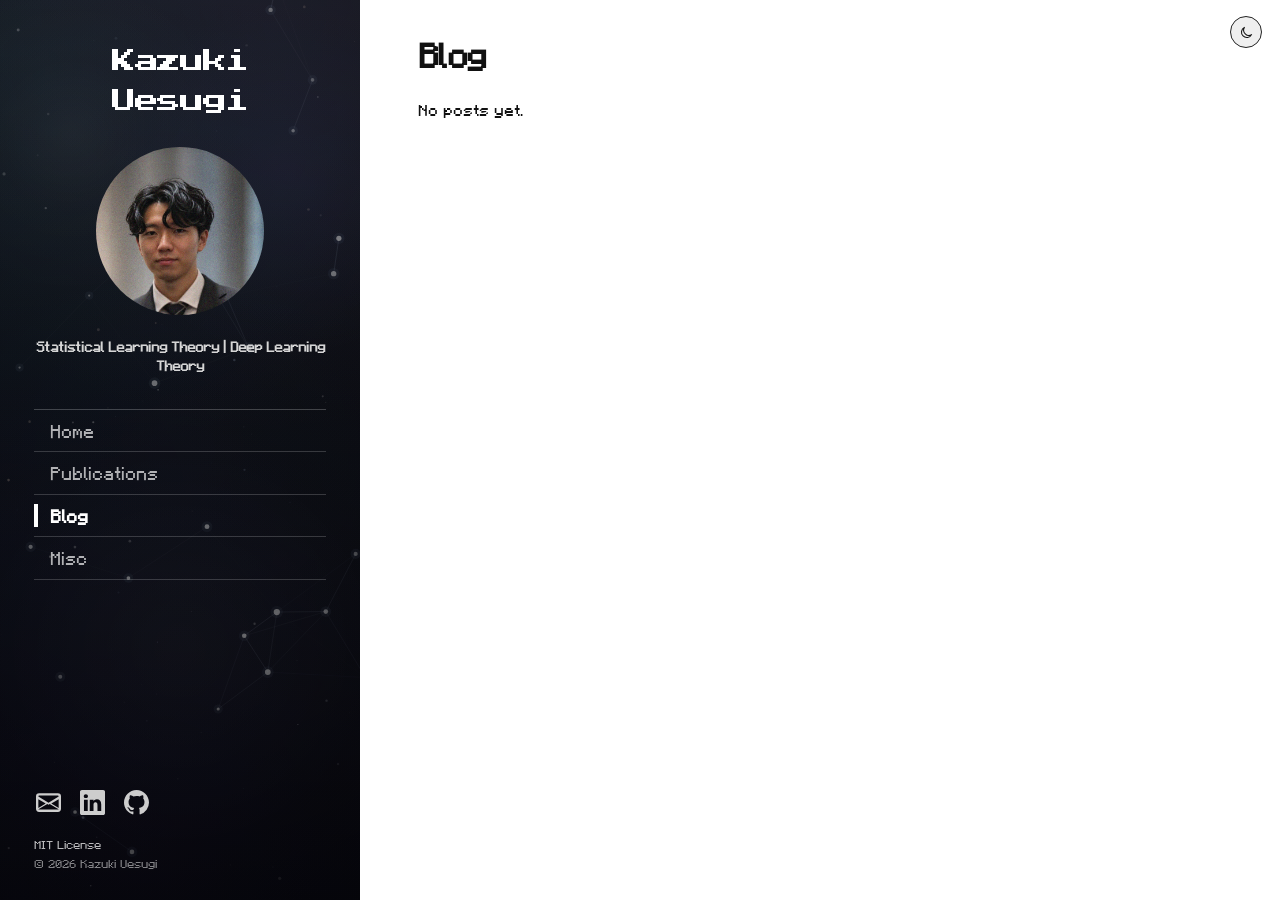
==== commit a1b88ee7: "Add site-wide dark mode" ====
--- a/blog.html
+++ b/blog.html
@@ -28,6 +28,7 @@
   <link rel="apple-touch-icon" href="/favicon.png" />
   <link rel="preload" href="assets/fonts/mojangles.ttf" as="font" type="font/ttf" crossorigin />
   <link rel="preload" href="assets/fonts/press-start-2p.ttf" as="font" type="font/ttf" crossorigin />
+  <script src="assets/theme.js"></script>
   <link rel="stylesheet" href="assets/styles.css" />
 </head>
 
--- a/assets/styles.css
+++ b/assets/styles.css
@@ -9,6 +9,10 @@
   --surface: #efefef;
   --surface-muted: #f6f6f6;
   --content-rule: #222222;
+}
+
+:root[data-theme="light"] {
+  color-scheme: light;
 }
 
 @font-face {
@@ -1300,15 +1304,6 @@
   line-height: 1.25;
 }
 
-.music-duration {
-  margin-left: auto;
-  padding-left: 10px;
-  color: #7a877f;
-  font-size: 13px;
-  font-weight: 700;
-  white-space: nowrap;
-}
-
 .music-explicit {
   display: inline-flex;
   align-items: center;
@@ -1324,13 +1319,6 @@
   vertical-align: 2px;
 }
 
-@media (max-width: 520px) {
-  .music-duration {
-    display: none;
-  }
-}
-
-
 /* Empty News state */
 .news-box-empty {
   min-height: 74px;
@@ -1358,13 +1346,9 @@
   color: #333333;
 }
 
-.music-link:hover .music-artwork {
-  transform: translateY(-1px);
-  box-shadow: 0 7px 16px rgba(7, 35, 27, 0.18);
-}
-
+/* Keep the record label fixed in the center; only the record itself moves. */
 .music-artwork {
-  transition: transform 0.15s ease, box-shadow 0.15s ease;
+  transition: none;
 }
 
 
@@ -1453,6 +1437,7 @@
 
 .music-art-frame {
   position: relative;
+  display: block;
   width: 100%;
   aspect-ratio: 1 / 1;
   border-radius: 12px;
@@ -1473,32 +1458,11 @@
   pointer-events: none;
 }
 
-.music-card:hover .music-artwork {
-  transform: none;
-  box-shadow: none;
-}
-
 .music-art-frame .music-dot {
   width: 100%;
   height: 100%;
   border-radius: 0;
   font-size: 20px;
-}
-
-/* Duration sits on the artwork instead of taking a whole row. */
-.music-carousel .music-duration {
-  position: absolute;
-  right: 6px;
-  bottom: 6px;
-  margin: 0;
-  padding: 2px 6px;
-  border-radius: 999px;
-  background: rgba(9, 34, 26, 0.72);
-  color: #fffdf2;
-  font-size: 11px;
-  font-weight: 700;
-  letter-spacing: 0.02em;
-  backdrop-filter: blur(4px);
 }
 
 .music-carousel .music-meta {
@@ -1544,76 +1508,166 @@
   text-underline-offset: 2px;
 }
 
-/* --- controls --------------------------------------------------------- */
-.music-nav {
-  position: absolute;
-  top: calc(var(--music-card-w) / 2 - 14px);
-  width: 32px;
-  height: 32px;
-  display: flex;
-  align-items: center;
-  justify-content: center;
-  border: 1px solid rgba(11, 61, 46, 0.22);
-  border-radius: 50%;
-  background: rgba(255, 253, 246, 0.94);
-  color: #0b3d2e;
-  font-size: 20px;
-  line-height: 1;
-  cursor: pointer;
-  opacity: 0;
-  transform: scale(0.9);
-  transition: opacity 0.18s ease, transform 0.18s ease, background 0.18s ease;
-  box-shadow: 0 6px 16px rgba(7, 35, 27, 0.16);
-  z-index: 2;
-}
-
-.music-nav-prev { left: -2px; }
-.music-nav-next { right: -2px; }
-
-.music-carousel:hover .music-nav,
-.music-carousel:focus-within .music-nav {
-  opacity: 1;
-  transform: scale(1);
-}
-
-.music-nav:hover {
-  background: #fffdf2;
-  border-color: rgba(11, 61, 46, 0.45);
-}
-
-.music-nav:focus-visible {
-  opacity: 1;
-  transform: scale(1);
-  outline: 2px solid rgba(11, 61, 46, 0.5);
-  outline-offset: 2px;
-}
-
 @media (max-width: 700px) {
   .music-carousel {
     --music-card-w: 128px;
     --music-gap: 12px;
   }
 
-  .music-nav {
-    display: none;
-  }
-
   .music-viewport {
     -webkit-mask-image: linear-gradient(90deg, #000 0, #000 calc(100% - 26px), transparent 100%);
     mask-image: linear-gradient(90deg, #000 0, #000 calc(100% - 26px), transparent 100%);
   }
 }
 
-/* The duration chip lives on the artwork, so keep it on small screens too. */
+@media (prefers-reduced-motion: reduce) {
+  .music-card {
+    transition: none;
+  }
+}
+
+
+/* =========================================================
+   Site-wide dark theme
+   ========================================================= */
+:root[data-theme="dark"] {
+  color-scheme: dark;
+  --text: #e8ece8;
+  --muted: #b7c0b9;
+  --border: #46504a;
+  --link: #a9c9ff;
+  --link-visited: #d3b6f3;
+  --page-bg: #131613;
+  --surface: #202420;
+  --surface-muted: #1a1e1b;
+  --content-rule: #3b433e;
+}
+
+:root[data-theme="dark"] .cv-entry-head span,
+:root[data-theme="dark"] .cv-box span,
+:root[data-theme="dark"] .pub-venue,
+:root[data-theme="dark"] .presentation-meta,
+:root[data-theme="dark"] .archive-period,
+:root[data-theme="dark"] .extra-lead,
+:root[data-theme="dark"] .extra-reading-list span,
+:root[data-theme="dark"] .music-artist,
+:root[data-theme="dark"] .music-album,
+:root[data-theme="dark"] .music-placeholder,
+:root[data-theme="dark"] .gallery-fallback,
+:root[data-theme="dark"] .news-empty-text {
+  color: #b7c0b9;
+}
+
+:root[data-theme="dark"] .extra-card summary,
+:root[data-theme="dark"] .extra-grid-photo .extra-card summary,
+:root[data-theme="dark"] .music-title,
+:root[data-theme="dark"] .music-carousel .music-title {
+  color: #d5e3d9;
+}
+
+:root[data-theme="dark"] .extra-card summary::before {
+  color: #b7c0b9;
+}
+
+:root[data-theme="dark"] .extra-list li,
+:root[data-theme="dark"] .extra-grid-photo .extra-list li,
+:root[data-theme="dark"] .extra-reading-list li {
+  color: #d6ddd7 !important;
+}
+
+:root[data-theme="dark"] .gallery-image-shell {
+  border-color: #3b443e;
+  background:
+    linear-gradient(135deg, rgba(119, 153, 132, 0.12), rgba(165, 91, 101, 0.09)),
+    repeating-linear-gradient(-45deg, rgba(216, 180, 90, 0.08) 0 12px, rgba(255, 255, 255, 0.035) 12px 24px);
+}
+
+:root[data-theme="dark"] .gallery-image-shell::after {
+  background: linear-gradient(180deg, rgba(19, 22, 19, 0), rgba(19, 22, 19, 0.78));
+}
+
+:root[data-theme="dark"] .gallery-caption,
+:root[data-theme="dark"] .gallery-count {
+  color: #f0f2ee;
+  background: rgba(24, 29, 25, 0.82);
+}
+
+:root[data-theme="dark"] .gallery-button {
+  color: #aeb8b1;
+}
+
+:root[data-theme="dark"] .gallery-button:hover {
+  color: #edf2ed;
+}
+
+:root[data-theme="dark"] .project-card.featured {
+  border-color: var(--border);
+  box-shadow: 3px 3px 0 rgba(0, 0, 0, 0.24);
+}
+
+.theme-toggle {
+  position: fixed;
+  top: 16px;
+  right: 18px;
+  z-index: 1000;
+  display: inline-flex;
+  align-items: center;
+  justify-content: center;
+  width: 32px;
+  height: 32px;
+  margin: 0;
+  padding: 0;
+  border: 1px solid var(--border);
+  border-radius: 50%;
+  color: var(--text);
+  background: var(--surface);
+  cursor: pointer;
+  transition: color 0.15s ease, background-color 0.15s ease, border-color 0.15s ease;
+}
+
+.theme-toggle:hover,
+.theme-toggle[aria-pressed="true"] {
+  border-color: var(--text);
+  background: var(--surface-muted);
+}
+
+.theme-toggle:focus-visible {
+  outline: 2px solid var(--link);
+  outline-offset: 3px;
+}
+
 @media (max-width: 520px) {
-  .music-carousel .music-duration {
-    display: block;
-  }
+  .theme-toggle {
+    top: 12px;
+    right: 12px;
+  }
+}
+
+.theme-toggle svg {
+  flex: 0 0 auto;
+  width: 15px;
+  height: 15px;
+  fill: none;
+  stroke: currentColor;
+  stroke-linecap: round;
+  stroke-linejoin: round;
+  stroke-width: 1.7;
+}
+
+.theme-icon-sun {
+  display: none;
+}
+
+.theme-toggle[aria-pressed="true"] .theme-icon-moon {
+  display: none;
+}
+
+.theme-toggle[aria-pressed="true"] .theme-icon-sun {
+  display: block;
 }
 
 @media (prefers-reduced-motion: reduce) {
-  .music-card,
-  .music-nav {
+  .theme-toggle {
     transition: none;
   }
 }
@@ -1648,3 +1702,271 @@
   color: #ffffff;
   text-decoration: underline;
 }
+
+
+/* Interactive vinyl records with per-record preview toggles. */
+.music-card {
+  min-width: 0;
+}
+
+.music-card-select {
+  display: block;
+  width: 100%;
+  padding: 0;
+  border: 0;
+  color: inherit;
+  background: transparent;
+  font: inherit;
+  text-align: left;
+  cursor: pointer;
+}
+
+.music-card-select:focus-visible {
+  border-radius: 12px;
+  outline: 2px solid var(--link);
+  outline-offset: 3px;
+}
+
+.music-card-details {
+  margin: 0;
+}
+
+.music-card-center-play {
+  position: absolute;
+  top: 50%;
+  left: 50%;
+  z-index: 4;
+  display: grid;
+  width: 40%;
+  height: 40%;
+  place-items: center;
+  padding: 0;
+  border: 2px solid rgba(255, 255, 255, 0.9);
+  border-radius: 50%;
+  color: #fff;
+  background: rgba(0, 0, 0, 0.96);
+  box-shadow: 0 2px 10px rgba(0, 0, 0, 0.48), inset 0 0 0 2px rgba(0, 0, 0, 0.18);
+  opacity: 0;
+  pointer-events: auto;
+  transform: translate(-50%, -50%) scale(0.82);
+  transition: opacity 0.16s ease, transform 0.16s ease, background 0.16s ease;
+  cursor: pointer;
+}
+
+.music-card:hover .music-card-center-play,
+.music-card:focus-within .music-card-center-play,
+.music-card.is-current .music-card-center-play {
+  opacity: 1;
+  pointer-events: auto;
+  transform: translate(-50%, -50%) scale(1);
+}
+
+.music-card-center-play:hover {
+  background: #1a1a1a;
+  transform: translate(-50%, -50%) scale(1.08);
+}
+
+.music-card-center-play:focus-visible {
+  outline: 2px solid var(--link);
+  outline-offset: 3px;
+}
+
+.music-card-center-play svg {
+  width: 54%;
+  height: 54%;
+  fill: currentColor;
+}
+
+.music-card-center-play .music-card-pause-icon,
+.music-card-center-play[data-playing="true"] .music-card-play-icon {
+  display: none;
+}
+
+.music-card-center-play[data-playing="true"] .music-card-pause-icon {
+  display: block;
+}
+
+.music-art-frame {
+  isolation: isolate;
+  background: transparent;
+  box-shadow: none;
+}
+
+.music-record {
+  position: absolute;
+  inset: 5px;
+  display: block;
+  overflow: hidden;
+  border: 1px solid rgba(255, 255, 255, 0.09);
+  border-radius: 50%;
+  background: #090909;
+  box-shadow: 0 4px 11px rgba(0, 0, 0, 0.25), inset 0 0 0 1px rgba(255, 255, 255, 0.035);
+}
+
+.music-record::before {
+  position: absolute;
+  inset: 7px;
+  z-index: 1;
+  border: 1px solid rgba(255, 255, 255, 0.07);
+  border-radius: 50%;
+  content: "";
+  pointer-events: none;
+}
+
+.music-record::after {
+  position: absolute;
+  inset: 2px;
+  z-index: 0;
+  border-radius: 50%;
+  background:
+    conic-gradient(from 18deg, transparent 0deg 56deg, rgba(255, 255, 255, 0.075) 59deg, transparent 65deg 198deg, rgba(255, 255, 255, 0.04) 202deg, transparent 210deg 360deg),
+    radial-gradient(circle at center, #262626 0 2px, transparent 2.5px),
+    repeating-radial-gradient(circle at center, #252525 0 1px, #111 1.5px 3px, #1d1d1d 3.5px 4.5px, #090909 5px 7px);
+  content: "";
+  pointer-events: none;
+}
+
+.music-art-frame .music-artwork,
+.music-record-label-fallback {
+  position: absolute;
+  inset: 0;
+  display: block;
+  width: 48%;
+  height: 48%;
+  margin: auto;
+  border: 2px solid #111;
+  border-radius: 50%;
+  object-fit: cover;
+  object-position: center;
+  transform: none;
+  box-shadow: 0 0 0 1px rgba(255, 255, 255, 0.2);
+}
+
+.music-card[data-playable="true"] .music-art-frame .music-artwork {
+  z-index: 5;
+  transition: transform 0.22s ease, width 0.22s ease, height 0.22s ease;
+}
+
+.music-card[data-playable="true"]:hover .music-artwork,
+.music-card[data-playable="true"]:focus-within .music-artwork,
+.music-card[data-playable="true"].is-current .music-artwork {
+  transform: translate(48%, 48%) scale(0.62);
+}
+
+.music-record-label-fallback {
+  display: grid;
+  place-items: center;
+  color: #fff;
+  background: #49655b;
+  font-size: 18px;
+}
+
+.music-record-hole {
+  position: absolute;
+  top: 50%;
+  left: 50%;
+  z-index: 5;
+  width: 4px;
+  height: 4px;
+  border: 1px solid rgba(255, 255, 255, 0.45);
+  border-radius: 50%;
+  background: #111;
+  transform: translate(-50%, -50%);
+  pointer-events: none;
+}
+
+.music-card-state {
+  position: absolute;
+  top: 7px;
+  left: 7px;
+  z-index: 2;
+  max-width: calc(100% - 14px);
+  overflow: hidden;
+  padding: 2px 5px;
+  border: 1px solid rgba(255, 255, 255, 0.16);
+  border-radius: 999px;
+  color: #f2f3ef;
+  background: rgba(16, 20, 18, 0.78);
+  font-size: 8px;
+  font-weight: 700;
+  line-height: 1.3;
+  letter-spacing: 0.04em;
+  text-overflow: ellipsis;
+  white-space: nowrap;
+  pointer-events: none;
+}
+
+.music-card.is-current .music-art-frame {
+  filter: drop-shadow(0 0 0.5px rgba(11, 61, 46, 0.85));
+}
+
+.music-card.is-current .music-record {
+  box-shadow: 0 0 0 2px rgba(11, 61, 46, 0.62), 0 5px 14px rgba(0, 0, 0, 0.23);
+}
+
+.music-card.is-playing .music-record {
+  animation: none;
+}
+
+.music-card.is-playing .music-record::after {
+  animation: music-record-spin 3.6s linear infinite;
+}
+
+@keyframes music-record-spin {
+  to { transform: rotate(360deg); }
+}
+
+.music-card-apple {
+  display: flex;
+  flex-direction: column;
+  align-items: flex-start;
+  align-self: flex-start;
+  margin-top: -5px;
+  color: #6c776f;
+  font-size: 10.5px;
+  line-height: 1.2;
+  text-decoration: none;
+}
+
+.music-card-apple-badge-image {
+  display: block;
+  width: 58px;
+  height: auto;
+}
+
+.music-card-apple-credit {
+  margin-top: 2px;
+  color: #718077;
+  font-size: 8px;
+  line-height: 1.2;
+}
+
+.music-card-apple-label[hidden],
+.music-card-apple-badge-image[hidden],
+.music-card-apple-credit[hidden] {
+  display: none !important;
+}
+
+.music-card-apple:hover {
+  color: #0b3d2e;
+  text-decoration: underline;
+  text-underline-offset: 2px;
+}
+
+@media (hover: none) {
+  .music-card-center-play:active {
+    opacity: 1;
+    transform: translate(-50%, -50%) scale(1);
+  }
+}
+
+@media (prefers-reduced-motion: reduce) {
+  .music-card.is-playing .music-record::after {
+    animation: none;
+  }
+
+  .music-card[data-playable="true"] .music-artwork,
+  .music-card-center-play {
+    transition: none;
+  }
+}
